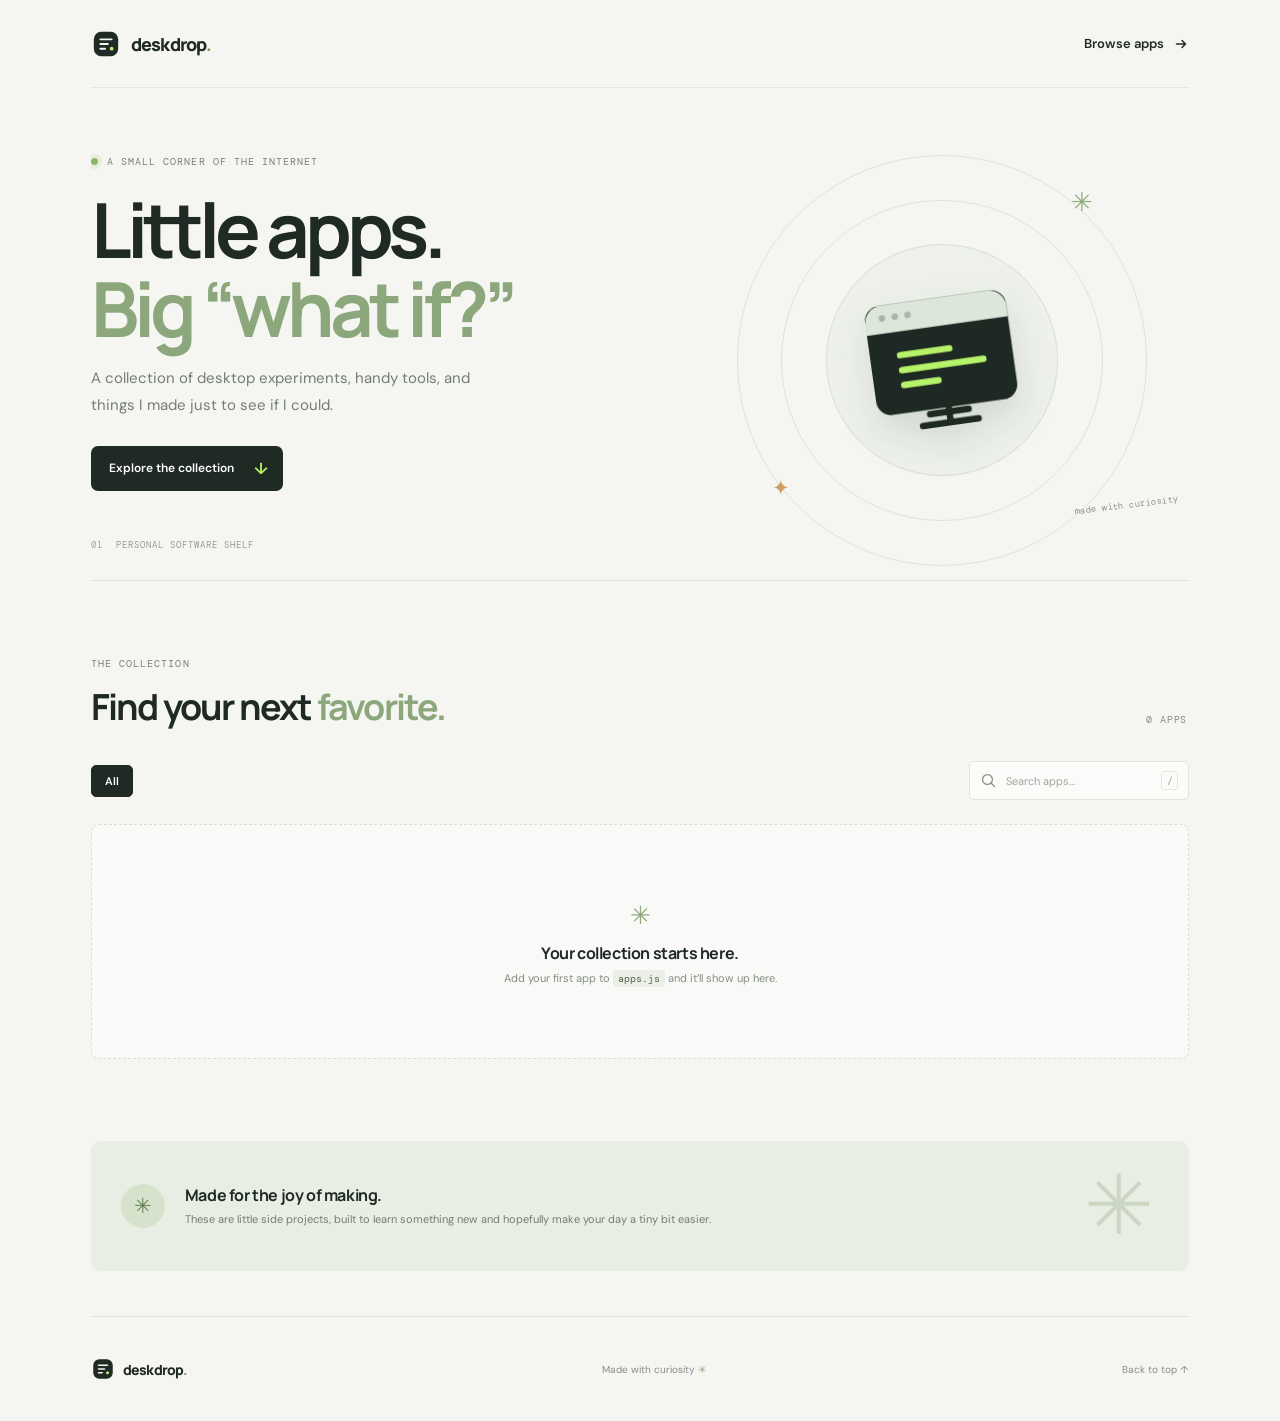
==== index.html @ 38574166 "initial commit" ====
<!doctype html>
<html lang="en">
  <head>
    <meta charset="utf-8">
    <meta name="viewport" content="width=device-width, initial-scale=1">
    <meta name="theme-color" content="#f5f6f2">
    <meta
      name="description"
      content="A home for small desktop apps, experiments, and useful little tools."
    >
    <title>Deskdrop — little apps, made by me</title>
    <link rel="preconnect" href="https://fonts.googleapis.com">
    <link rel="preconnect" href="https://fonts.gstatic.com" crossorigin>
    <link
      href="https://fonts.googleapis.com/css2?family=DM+Mono:wght@400;500&family=DM+Sans:wght@400;500;600;700&family=Manrope:wght@400;500;600;700;800&display=swap"
      rel="stylesheet"
    >
    <link rel="stylesheet" href="styles.css">
    <script src="apps.js" defer></script>
    <script src="script.js" defer></script>
  </head>
  <body id="top">
    <div class="site-shell">
      <header class="topbar">
        <a class="brand" href="./" aria-label="Deskdrop home">
          <span class="brand-mark" aria-hidden="true">
            <svg viewBox="0 0 32 32" fill="none">
              <rect x="3" y="3" width="26" height="26" rx="8" fill="currentColor"></rect>
              <path d="M10 11h12M10 16h8M10 21h5" stroke="#F5F6F2" stroke-width="2" stroke-linecap="round"></path>
              <circle cx="22" cy="21" r="2" fill="#B6F36A"></circle>
            </svg>
          </span>
          <span>deskdrop<span class="brand-period">.</span></span>
        </a>
        <a class="topbar-link" href="#apps">
          Browse apps
          <svg aria-hidden="true" viewBox="0 0 16 16" fill="none">
            <path d="M3.5 8h9m-3.5-3.5L12.5 8 9 11.5" stroke="currentColor" stroke-width="1.5" stroke-linecap="round" stroke-linejoin="round"></path>
          </svg>
        </a>
      </header>

      <main>
        <section class="hero" aria-labelledby="hero-title">
          <div class="hero-copy">
            <div class="eyebrow"><span class="status-dot"></span> A small corner of the internet</div>
            <h1 id="hero-title">Little apps.<br><span>Big “what if?”</span></h1>
            <p class="hero-description">
              A collection of desktop experiments, handy tools, and things I made just to see if I could.
            </p>
            <a class="hero-cta" href="#apps">
              Explore the collection
              <span aria-hidden="true">↓</span>
            </a>
          </div>
          <div class="hero-art" aria-hidden="true">
            <div class="orbit orbit-one"></div>
            <div class="orbit orbit-two"></div>
            <div class="orbit orbit-three"></div>
            <div class="orbit-center">
              <svg viewBox="0 0 92 92" fill="none">
                <rect x="13" y="17" width="66" height="51" rx="7" fill="#1E2924"></rect>
                <path d="M13 25a8 8 0 0 1 8-8h50a8 8 0 0 1 8 8v5H13v-5Z" fill="#DCE6DA"></path>
                <circle cx="21" cy="23" r="1.5" fill="#A8B6A9"></circle>
                <circle cx="27" cy="23" r="1.5" fill="#A8B6A9"></circle>
                <circle cx="33" cy="23" r="1.5" fill="#A8B6A9"></circle>
                <path d="M27 41h23M27 48h38M27 55h16" stroke="#B6F36A" stroke-width="3" stroke-linecap="round"></path>
                <path d="M37 70h18m-9-2v7m-13 0h26" stroke="#1E2924" stroke-width="3" stroke-linecap="round"></path>
              </svg>
            </div>
            <span class="art-spark spark-one">✳</span>
            <span class="art-spark spark-two">✦</span>
            <span class="art-label">made with curiosity</span>
          </div>
          <div class="hero-note"><span>01</span><span>PERSONAL SOFTWARE SHELF</span></div>
        </section>

        <section class="collection" id="apps" aria-labelledby="collection-title">
          <div class="section-heading">
            <div>
              <div class="eyebrow section-eyebrow">THE COLLECTION</div>
              <h2 id="collection-title">Find your next <span>favorite.</span></h2>
            </div>
            <p class="collection-count" id="app-count" aria-live="polite"></p>
          </div>

          <div class="toolbar">
            <div class="filters" id="filters" aria-label="Filter apps by platform"></div>
            <label class="search-box">
              <svg aria-hidden="true" viewBox="0 0 20 20" fill="none">
                <circle cx="8.8" cy="8.8" r="5.8" stroke="currentColor" stroke-width="1.5"></circle>
                <path d="m13 13 4 4" stroke="currentColor" stroke-width="1.5" stroke-linecap="round"></path>
              </svg>
              <span class="visually-hidden">Search apps</span>
              <input id="search" type="search" placeholder="Search apps..." autocomplete="off">
              <kbd>/</kbd>
            </label>
          </div>

          <div class="app-grid" id="app-grid" aria-live="polite"></div>
        </section>

        <section class="about-strip" aria-label="About this collection">
          <div class="about-icon" aria-hidden="true">✳</div>
          <div>
            <h2>Made for the joy of making.</h2>
            <p>These are little side projects, built to learn something new and hopefully make your day a tiny bit easier.</p>
          </div>
          <span class="about-decoration" aria-hidden="true">✳</span>
        </section>
      </main>

      <footer class="footer">
        <a class="brand footer-brand" href="./">
          <span class="brand-mark" aria-hidden="true">
            <svg viewBox="0 0 32 32" fill="none">
              <rect x="3" y="3" width="26" height="26" rx="8" fill="currentColor"></rect>
              <path d="M10 11h12M10 16h8M10 21h5" stroke="#F5F6F2" stroke-width="2" stroke-linecap="round"></path>
              <circle cx="22" cy="21" r="2" fill="#B6F36A"></circle>
            </svg>
          </span>
          <span>deskdrop<span class="brand-period">.</span></span>
        </a>
        <p>Made with curiosity <span aria-hidden="true">✳</span></p>
        <a class="back-to-top" href="#top">Back to top ↑</a>
      </footer>
    </div>
  </body>
</html>
---- styles.css ----
:root {
  color-scheme: light;
  --ink: #202a24;
  --muted: #788078;
  --paper: #f5f6f2;
  --card: #fff;
  --line: #e5e9e1;
  --green: #b6f36a;
  --deep-green: #314735;
  --mono: "DM Mono", monospace;
  --sans: "DM Sans", sans-serif;
  --display: "Manrope", sans-serif;
}

* {
  box-sizing: border-box;
}

html {
  scroll-behavior: smooth;
}

body {
  margin: 0;
  background: var(--paper);
  color: var(--ink);
  font-family: var(--sans);
  -webkit-font-smoothing: antialiased;
}

a {
  color: inherit;
  text-decoration: none;
}

button,
input {
  font: inherit;
}

.site-shell {
  max-width: 1440px;
  margin: 0 auto;
  padding: 0 7.1%;
}

.topbar {
  height: 88px;
  display: flex;
  align-items: center;
  justify-content: space-between;
  border-bottom: 1px solid rgba(32, 42, 36, 0.08);
}

.brand {
  display: inline-flex;
  align-items: center;
  gap: 10px;
  font-family: var(--display);
  font-size: 18px;
  font-weight: 800;
  letter-spacing: -0.8px;
}

.brand-mark {
  width: 30px;
  height: 30px;
  color: var(--ink);
}

.brand-mark svg {
  display: block;
  width: 100%;
  height: 100%;
}

.brand-period {
  color: #789a56;
}

.topbar-link {
  display: inline-flex;
  align-items: center;
  gap: 9px;
  font-size: 13px;
  font-weight: 600;
  transition: color 160ms ease;
}

.topbar-link:hover,
.back-to-top:hover {
  color: #668747;
}

.topbar-link svg {
  width: 16px;
  height: 16px;
}

.hero {
  position: relative;
  min-height: 492px;
  display: flex;
  align-items: center;
  overflow: hidden;
}

.hero-copy {
  position: relative;
  z-index: 1;
  width: 55%;
  padding: 54px 0 76px;
}

.eyebrow {
  display: flex;
  align-items: center;
  gap: 9px;
  color: #778077;
  font-family: var(--mono);
  font-size: 10px;
  letter-spacing: 1.05px;
  text-transform: uppercase;
}

.status-dot {
  width: 7px;
  height: 7px;
  border-radius: 50%;
  background: #8eb866;
  box-shadow: 0 0 0 4px rgba(142, 184, 102, 0.13);
}

h1,
h2,
h3,
p {
  margin-top: 0;
}

.hero h1 {
  margin: 22px 0 17px;
  font-family: var(--display);
  font-size: clamp(48px, 6vw, 76px);
  font-weight: 700;
  letter-spacing: -5px;
  line-height: 1.04;
}

.hero h1 span {
  color: #8da77d;
}

.hero-description {
  max-width: 405px;
  margin-bottom: 28px;
  color: #747d74;
  font-size: 15px;
  line-height: 1.75;
}

.hero-cta {
  display: inline-flex;
  align-items: center;
  gap: 20px;
  padding: 12px 15px 12px 18px;
  border-radius: 7px;
  background: var(--ink);
  color: white;
  font-size: 12px;
  font-weight: 600;
  transition: transform 160ms ease, background 160ms ease;
}

.hero-cta:hover {
  transform: translateY(-2px);
  background: #38453b;
}

.hero-cta span {
  color: var(--green);
  font-size: 16px;
}

.hero-art {
  position: absolute;
  top: 36px;
  right: 1%;
  width: min(43%, 475px);
  aspect-ratio: 1;
  display: grid;
  place-items: center;
}

.orbit {
  position: absolute;
  border: 1px solid rgba(125, 151, 113, 0.2);
  border-radius: 50%;
}

.orbit-one {
  width: 87%;
  height: 87%;
}

.orbit-two {
  width: 68%;
  height: 68%;
}

.orbit-three {
  width: 49%;
  height: 49%;
  background: rgba(229, 236, 223, 0.45);
}

.orbit-center {
  position: relative;
  z-index: 1;
  width: 42%;
  filter: drop-shadow(0 18px 18px rgba(34, 48, 36, 0.13));
  transform: rotate(-8deg);
}

.orbit-center svg {
  display: block;
  width: 100%;
}

.art-spark {
  position: absolute;
  color: #91ad7d;
}

.spark-one {
  top: 13%;
  right: 18%;
  font-size: 26px;
}

.spark-two {
  bottom: 20%;
  left: 14%;
  color: #d09c63;
  font-size: 21px;
}

.art-label {
  position: absolute;
  right: 0;
  bottom: 18%;
  color: #8b9388;
  font-family: var(--mono);
  font-size: 9px;
  letter-spacing: 0.5px;
  transform: rotate(-7deg);
}

.hero-note {
  position: absolute;
  right: 0;
  bottom: 29px;
  left: 0;
  display: flex;
  gap: 13px;
  color: #959b92;
  font-family: var(--mono);
  font-size: 9px;
  letter-spacing: 1px;
}

.hero-note span:first-child {
  color: #9bad8c;
}

.collection {
  padding: 76px 0 82px;
  border-top: 1px solid rgba(32, 42, 36, 0.09);
}

.section-heading {
  display: flex;
  align-items: flex-end;
  justify-content: space-between;
  margin-bottom: 30px;
}

.section-eyebrow {
  margin-bottom: 12px;
}

.section-heading h2 {
  margin: 0;
  font-family: var(--display);
  font-size: clamp(27px, 3vw, 36px);
  font-weight: 700;
  letter-spacing: -1.8px;
}

.section-heading h2 span {
  color: #8da77d;
}

.collection-count {
  margin: 0 2px 5px 0;
  color: #828a81;
  font-family: var(--mono);
  font-size: 10px;
  letter-spacing: 0.8px;
}

.toolbar {
  display: flex;
  align-items: center;
  justify-content: space-between;
  gap: 20px;
  margin-bottom: 24px;
}

.filters {
  display: flex;
  flex-wrap: wrap;
  gap: 7px;
}

.filter-button {
  padding: 8px 13px;
  border: 1px solid transparent;
  border-radius: 5px;
  background: transparent;
  color: #798078;
  cursor: pointer;
  font-size: 11px;
  font-weight: 600;
  transition: background 150ms ease, color 150ms ease, border-color 150ms ease;
}

.filter-button:hover {
  color: var(--ink);
}

.filter-button.is-active {
  border-color: var(--ink);
  background: var(--ink);
  color: white;
}

.search-box {
  width: 220px;
  min-width: 180px;
  height: 39px;
  display: flex;
  align-items: center;
  gap: 9px;
  padding: 0 10px;
  border: 1px solid #e0e5dc;
  border-radius: 5px;
  background: rgba(255, 255, 255, 0.62);
  color: #899187;
}

.search-box:focus-within {
  border-color: #a9bb9b;
  box-shadow: 0 0 0 3px rgba(142, 184, 102, 0.1);
}

.search-box svg {
  width: 17px;
  height: 17px;
  flex: 0 0 auto;
}

.search-box input {
  width: 100%;
  min-width: 0;
  padding: 0;
  border: 0;
  outline: 0;
  background: transparent;
  color: var(--ink);
  font-size: 11px;
}

.search-box input::placeholder {
  color: #a0a69f;
}

.search-box kbd {
  display: grid;
  width: 17px;
  height: 19px;
  flex: 0 0 auto;
  place-items: center;
  border: 1px solid #e3e7e0;
  border-radius: 3px;
  color: #9aa197;
  font-family: var(--mono);
  font-size: 10px;
}

.app-grid {
  display: grid;
  grid-template-columns: repeat(3, minmax(0, 1fr));
  gap: 16px;
}

.app-card {
  min-height: 242px;
  display: flex;
  flex-direction: column;
  padding: 19px 19px 16px;
  border: 1px solid #e8ebe5;
  border-radius: 8px;
  background: var(--card);
  transition: transform 180ms ease, box-shadow 180ms ease, border-color 180ms ease;
}

.app-card:hover {
  transform: translateY(-3px);
  border-color: #d9e1d2;
  box-shadow: 0 12px 28px rgba(39, 54, 40, 0.06);
}

.card-topline {
  display: flex;
  align-items: flex-start;
  justify-content: space-between;
}

.app-icon {
  width: 44px;
  height: 44px;
  display: grid;
  place-items: center;
  border-radius: 12px;
  background: var(--icon-bg);
  color: #364c3a;
  font-size: 23px;
}

.app-status {
  display: inline-flex;
  align-items: center;
  gap: 6px;
  padding: 5px 8px;
  border-radius: 20px;
  background: #f1f6eb;
  color: #708b5d;
  font-family: var(--mono);
  font-size: 9px;
}

.app-status span {
  width: 5px;
  height: 5px;
  border-radius: 50%;
  background: #93b46f;
}

.app-status.status-progress {
  background: #fbf3e7;
  color: #aa8755;
}

.app-status.status-progress span {
  background: #d7a75f;
}

.card-content {
  flex: 1;
  padding-top: 15px;
}

.app-meta {
  display: flex;
  align-items: center;
  gap: 7px;
  margin-bottom: 6px;
  color: #929990;
  font-family: var(--mono);
  font-size: 9px;
}

.meta-divider {
  color: #c1c7bf;
}

.card-content h3 {
  margin-bottom: 6px;
  font-family: var(--display);
  font-size: 17px;
  font-weight: 700;
  letter-spacing: -0.4px;
}

.card-content p {
  margin-bottom: 13px;
  color: #828a81;
  font-size: 11px;
  line-height: 1.65;
}

.card-bottom {
  display: flex;
  align-items: center;
  justify-content: space-between;
  padding-top: 12px;
  border-top: 1px solid #eff1ed;
}

.app-category {
  padding: 5px 7px;
  border-radius: 4px;
  background: #f5f6f3;
  color: #848b83;
  font-size: 9px;
  font-weight: 600;
}

.download-link {
  display: inline-flex;
  align-items: center;
  gap: 6px;
  color: #465b3e;
  font-size: 10px;
  font-weight: 700;
  transition: color 150ms ease;
}

.download-link:hover {
  color: #789d55;
}

.download-link svg {
  width: 15px;
  height: 15px;
}

.download-link.link-disabled {
  color: #adb3ab;
  cursor: default;
}

.empty-state {
  grid-column: 1 / -1;
  min-height: 235px;
  display: flex;
  flex-direction: column;
  align-items: center;
  justify-content: center;
  border: 1px dashed #d8dfd3;
  border-radius: 8px;
  background: rgba(255, 255, 255, 0.45);
  text-align: center;
}

.empty-state > span {
  margin-bottom: 10px;
  color: #91a77e;
  font-size: 25px;
}

.empty-state h3 {
  margin-bottom: 7px;
  font-family: var(--display);
  font-size: 16px;
  letter-spacing: -0.4px;
}

.empty-state p {
  margin-bottom: 0;
  color: #858d83;
  font-size: 11px;
}

.empty-state code {
  padding: 2px 5px;
  border-radius: 3px;
  background: #ebefe8;
  color: #506447;
  font-family: var(--mono);
  font-size: 10px;
}

.about-strip {
  position: relative;
  min-height: 130px;
  display: flex;
  align-items: center;
  gap: 20px;
  overflow: hidden;
  padding: 25px 30px;
  border-radius: 9px;
  background: #e9eee4;
}

.about-icon {
  width: 44px;
  height: 44px;
  display: grid;
  flex: 0 0 auto;
  place-items: center;
  border-radius: 50%;
  background: #d6e2cb;
  color: #668252;
  font-size: 21px;
}

.about-strip h2 {
  margin-bottom: 5px;
  font-family: var(--display);
  font-size: 16px;
  letter-spacing: -0.4px;
}

.about-strip p {
  max-width: 530px;
  margin-bottom: 0;
  color: #727d70;
  font-size: 11px;
  line-height: 1.6;
}

.about-decoration {
  position: absolute;
  right: 35px;
  color: rgba(131, 158, 112, 0.28);
  font-size: 83px;
}

.footer {
  min-height: 105px;
  display: flex;
  align-items: center;
  justify-content: space-between;
  margin-top: 45px;
  border-top: 1px solid rgba(32, 42, 36, 0.09);
}

.footer-brand {
  gap: 8px;
  font-size: 14px;
}

.footer-brand .brand-mark {
  width: 24px;
  height: 24px;
}

.footer p,
.back-to-top {
  margin: 0;
  color: #858c83;
  font-size: 10px;
}

.footer p span {
  color: #8da77d;
}

.back-to-top {
  transition: color 160ms ease;
}

.visually-hidden {
  position: absolute;
  width: 1px;
  height: 1px;
  overflow: hidden;
  clip: rect(0, 0, 0, 0);
  white-space: nowrap;
  clip-path: inset(50%);
}

@media (max-width: 900px) {
  .site-shell {
    padding: 0 5%;
  }

  .hero {
    min-height: 420px;
  }

  .hero-copy {
    width: 59%;
  }

  .hero-art {
    right: -4%;
    width: 44%;
  }

  .app-grid {
    grid-template-columns: repeat(2, minmax(0, 1fr));
  }
}

@media (max-width: 620px) {
  .site-shell {
    padding: 0 22px;
  }

  .topbar {
    height: 70px;
  }

  .hero {
    min-height: 0;
    display: block;
    padding: 52px 0 45px;
  }

  .hero-copy {
    width: 100%;
    padding: 0;
  }

  .hero h1 {
    margin-top: 20px;
    font-size: clamp(49px, 13vw, 68px);
    letter-spacing: -3.7px;
  }

  .hero-description {
    max-width: 340px;
    font-size: 14px;
  }

  .hero-art {
    position: relative;
    top: auto;
    right: auto;
    width: min(76%, 315px);
    margin: 8px auto -3px;
  }

  .art-label {
    right: -9%;
  }

  .hero-note {
    bottom: 13px;
  }

  .collection {
    padding: 58px 0 60px;
  }

  .section-heading {
    align-items: flex-start;
    gap: 10px;
    margin-bottom: 22px;
  }

  .section-heading h2 {
    max-width: 255px;
    font-size: 29px;
  }

  .collection-count {
    margin-top: 22px;
    font-size: 9px;
  }

  .toolbar {
    align-items: stretch;
    flex-direction: column-reverse;
    gap: 11px;
    margin-bottom: 18px;
  }

  .search-box {
    width: 100%;
  }

  .filters {
    gap: 2px;
  }

  .filter-button {
    padding: 8px 10px;
  }

  .app-grid {
    grid-template-columns: 1fr;
    gap: 11px;
  }

  .app-card {
    min-height: 228px;
  }

  .about-strip {
    align-items: flex-start;
    gap: 13px;
    padding: 22px 18px;
  }

  .about-icon {
    width: 36px;
    height: 36px;
    font-size: 18px;
  }

  .about-strip h2 {
    font-size: 14px;
  }

  .about-decoration {
    right: -18px;
    bottom: -28px;
    font-size: 65px;
  }

  .footer {
    min-height: 94px;
    margin-top: 30px;
  }

  .footer p {
    display: none;
  }
}

@media (prefers-reduced-motion: reduce) {
  *,
  *::before,
  *::after {
    scroll-behavior: auto !important;
    transition-duration: 0.01ms !important;
    animation-duration: 0.01ms !important;
    animation-iteration-count: 1 !important;
  }
}
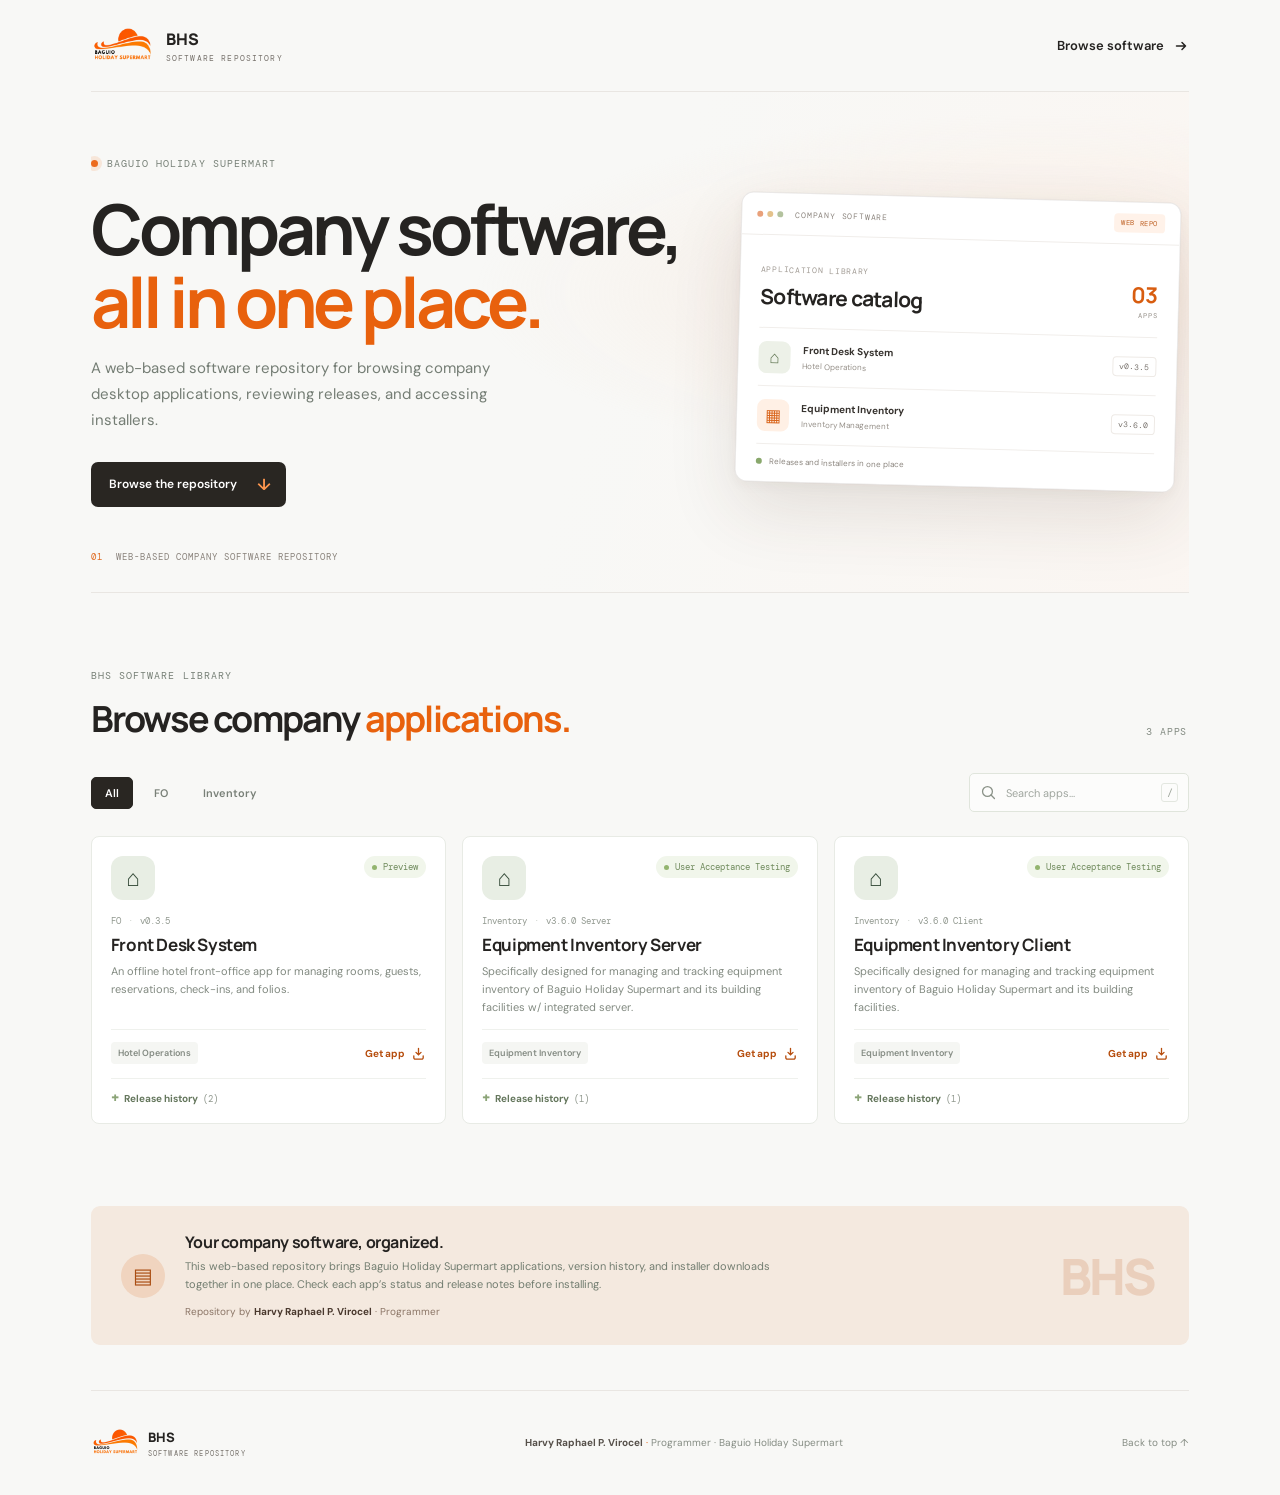
==== commit 1d02bfeb: "rebranding and added password for logging in" ====
--- a/index.html
+++ b/index.html
@@ -3,12 +3,12 @@
   <head>
     <meta charset="utf-8">
     <meta name="viewport" content="width=device-width, initial-scale=1">
-    <meta name="theme-color" content="#f5f6f2">
+    <meta name="theme-color" content="#f8f8f6">
     <meta
       name="description"
-      content="A home for small desktop apps, experiments, and useful little tools."
+      content="The Baguio Holiday Supermart web-based software repository. Browse desktop applications, releases, and installers."
     >
-    <title>Deskdrop — little apps, made by me</title>
+    <title>Software Repository — Baguio Holiday Supermart</title>
     <link rel="preconnect" href="https://fonts.googleapis.com">
     <link rel="preconnect" href="https://fonts.gstatic.com" crossorigin>
     <link
@@ -22,18 +22,15 @@
   <body id="top">
     <div class="site-shell">
       <header class="topbar">
-        <a class="brand" href="./" aria-label="Deskdrop home">
-          <span class="brand-mark" aria-hidden="true">
-            <svg viewBox="0 0 32 32" fill="none">
-              <rect x="3" y="3" width="26" height="26" rx="8" fill="currentColor"></rect>
-              <path d="M10 11h12M10 16h8M10 21h5" stroke="#F5F6F2" stroke-width="2" stroke-linecap="round"></path>
-              <circle cx="22" cy="21" r="2" fill="#B6F36A"></circle>
-            </svg>
+        <a class="brand" href="./" aria-label="Baguio Holiday Supermart Software Repository home">
+          <img class="brand-logo" src="./assets/bhs-logo.png" alt="Baguio Holiday Supermart">
+          <span class="brand-copy">
+            <strong>BHS</strong>
+            <span>SOFTWARE REPOSITORY</span>
           </span>
-          <span>deskdrop<span class="brand-period">.</span></span>
         </a>
         <a class="topbar-link" href="#apps">
-          Browse apps
+          Browse software
           <svg aria-hidden="true" viewBox="0 0 16 16" fill="none">
             <path d="M3.5 8h9m-3.5-3.5L12.5 8 9 11.5" stroke="currentColor" stroke-width="1.5" stroke-linecap="round" stroke-linejoin="round"></path>
           </svg>
@@ -43,49 +40,59 @@
       <main>
         <section class="hero" aria-labelledby="hero-title">
           <div class="hero-copy">
-            <div class="eyebrow"><span class="status-dot"></span> A small corner of the internet</div>
-            <h1 id="hero-title">Little apps.<br><span>Big “what if?”</span></h1>
+            <div class="eyebrow"><span class="status-dot"></span> BAGUIO HOLIDAY SUPERMART</div>
+            <h1 id="hero-title">Company software,<br><span>all in one place.</span></h1>
             <p class="hero-description">
-              A collection of desktop experiments, handy tools, and things I made just to see if I could.
+              A web-based software repository for browsing company desktop applications, reviewing releases, and accessing installers.
             </p>
             <a class="hero-cta" href="#apps">
-              Explore the collection
+              Browse the repository
               <span aria-hidden="true">↓</span>
             </a>
           </div>
-          <div class="hero-art" aria-hidden="true">
-            <div class="orbit orbit-one"></div>
-            <div class="orbit orbit-two"></div>
-            <div class="orbit orbit-three"></div>
-            <div class="orbit-center">
-              <svg viewBox="0 0 92 92" fill="none">
-                <rect x="13" y="17" width="66" height="51" rx="7" fill="#1E2924"></rect>
-                <path d="M13 25a8 8 0 0 1 8-8h50a8 8 0 0 1 8 8v5H13v-5Z" fill="#DCE6DA"></path>
-                <circle cx="21" cy="23" r="1.5" fill="#A8B6A9"></circle>
-                <circle cx="27" cy="23" r="1.5" fill="#A8B6A9"></circle>
-                <circle cx="33" cy="23" r="1.5" fill="#A8B6A9"></circle>
-                <path d="M27 41h23M27 48h38M27 55h16" stroke="#B6F36A" stroke-width="3" stroke-linecap="round"></path>
-                <path d="M37 70h18m-9-2v7m-13 0h26" stroke="#1E2924" stroke-width="3" stroke-linecap="round"></path>
-              </svg>
+          <div class="repository-visual" aria-label="Company software repository preview">
+            <div class="repository-window">
+              <div class="repository-window-bar">
+                <span class="window-dots" aria-hidden="true"><i></i><i></i><i></i></span>
+                <span>COMPANY SOFTWARE</span>
+                <span class="repository-lock" aria-label="Web-based repository">WEB REPO</span>
+              </div>
+              <div class="repository-window-body">
+                <div class="repository-window-heading">
+                  <div>
+                    <span class="window-kicker">APPLICATION LIBRARY</span>
+                    <h2>Software catalog</h2>
+                  </div>
+                  <span class="library-count"><strong id="hero-app-count">03</strong><small>APPS</small></span>
+                </div>
+                <div class="repository-app-row">
+                  <span class="repository-app-icon">⌂</span>
+                  <span><strong>Front Desk System</strong><small>Hotel Operations</small></span>
+                  <span class="repository-version">v0.3.5</span>
+                </div>
+                <div class="repository-app-row">
+                  <span class="repository-app-icon orange-icon">▦</span>
+                  <span><strong>Equipment Inventory</strong><small>Inventory Management</small></span>
+                  <span class="repository-version">v3.6.0</span>
+                </div>
+                <div class="repository-window-foot"><span></span> Releases and installers in one place</div>
+              </div>
             </div>
-            <span class="art-spark spark-one">✳</span>
-            <span class="art-spark spark-two">✦</span>
-            <span class="art-label">made with curiosity</span>
           </div>
-          <div class="hero-note"><span>01</span><span>PERSONAL SOFTWARE SHELF</span></div>
+          <div class="hero-note"><span>01</span><span>WEB-BASED COMPANY SOFTWARE REPOSITORY</span></div>
         </section>
 
         <section class="collection" id="apps" aria-labelledby="collection-title">
           <div class="section-heading">
             <div>
-              <div class="eyebrow section-eyebrow">THE COLLECTION</div>
-              <h2 id="collection-title">Find your next <span>favorite.</span></h2>
+              <div class="eyebrow section-eyebrow">BHS SOFTWARE LIBRARY</div>
+              <h2 id="collection-title">Browse company <span>applications.</span></h2>
             </div>
             <p class="collection-count" id="app-count" aria-live="polite"></p>
           </div>
 
           <div class="toolbar">
-            <div class="filters" id="filters" aria-label="Filter apps by platform"></div>
+              <div class="filters" id="filters" aria-label="Filter apps by category"></div>
             <label class="search-box">
               <svg aria-hidden="true" viewBox="0 0 20 20" fill="none">
                 <circle cx="8.8" cy="8.8" r="5.8" stroke="currentColor" stroke-width="1.5"></circle>
@@ -100,28 +107,26 @@
           <div class="app-grid" id="app-grid" aria-live="polite"></div>
         </section>
 
-        <section class="about-strip" aria-label="About this collection">
-          <div class="about-icon" aria-hidden="true">✳</div>
+        <section class="about-strip" aria-label="About the software repository">
+          <div class="about-icon" aria-hidden="true">▤</div>
           <div>
-            <h2>Made for the joy of making.</h2>
-            <p>These are little side projects, built to learn something new and hopefully make your day a tiny bit easier.</p>
+            <h2>Your company software, organized.</h2>
+            <p>This web-based repository brings Baguio Holiday Supermart applications, version history, and installer downloads together in one place. Check each app’s status and release notes before installing.</p>
+            <p class="maintainer-credit">Repository by <strong>Harvy Raphael P. Virocel</strong> · Programmer</p>
           </div>
-          <span class="about-decoration" aria-hidden="true">✳</span>
+          <span class="about-decoration" aria-hidden="true">BHS</span>
         </section>
       </main>
 
       <footer class="footer">
-        <a class="brand footer-brand" href="./">
-          <span class="brand-mark" aria-hidden="true">
-            <svg viewBox="0 0 32 32" fill="none">
-              <rect x="3" y="3" width="26" height="26" rx="8" fill="currentColor"></rect>
-              <path d="M10 11h12M10 16h8M10 21h5" stroke="#F5F6F2" stroke-width="2" stroke-linecap="round"></path>
-              <circle cx="22" cy="21" r="2" fill="#B6F36A"></circle>
-            </svg>
+        <a class="brand footer-brand" href="./" aria-label="Baguio Holiday Supermart Software Repository home">
+          <img class="brand-logo" src="./assets/bhs-logo.png" alt="Baguio Holiday Supermart">
+          <span class="brand-copy">
+            <strong>BHS</strong>
+            <span>SOFTWARE REPOSITORY</span>
           </span>
-          <span>deskdrop<span class="brand-period">.</span></span>
         </a>
-        <p>Made with curiosity <span aria-hidden="true">✳</span></p>
+        <p><strong>Harvy Raphael P. Virocel</strong> <span aria-hidden="true">·</span> Programmer · Baguio Holiday Supermart</p>
         <a class="back-to-top" href="#top">Back to top ↑</a>
       </footer>
     </div>
--- a/styles.css
+++ b/styles.css
@@ -415,6 +415,112 @@
   transition: transform 180ms ease, box-shadow 180ms ease, border-color 180ms ease;
 }
 
+.release-history {
+  margin-top: 14px;
+  padding-top: 11px;
+  border-top: 1px solid #eff1ed;
+}
+
+.release-history summary {
+  display: flex;
+  width: fit-content;
+  align-items: center;
+  gap: 5px;
+  color: #65775d;
+  cursor: pointer;
+  font-size: 10px;
+  font-weight: 700;
+  list-style: none;
+}
+
+.release-history summary::-webkit-details-marker {
+  display: none;
+}
+
+.release-history summary::before {
+  content: "+";
+  color: #8ba477;
+  font-family: var(--mono);
+  font-size: 13px;
+}
+
+.release-history[open] summary::before {
+  content: "−";
+}
+
+.release-history summary span {
+  color: #90988e;
+  font-family: var(--mono);
+  font-size: 9px;
+  font-weight: 400;
+}
+
+.release-history ol {
+  display: grid;
+  gap: 0;
+  margin: 7px 0 0;
+  padding: 0;
+  list-style: none;
+}
+
+.release-entry {
+  padding: 10px 0;
+  border-top: 1px solid #f0f2ee;
+}
+
+.release-heading {
+  display: flex;
+  align-items: center;
+  gap: 8px;
+  color: #465244;
+  font-family: var(--mono);
+  font-size: 10px;
+}
+
+.release-heading time {
+  margin-left: auto;
+  color: #929990;
+  font-size: 9px;
+}
+
+.latest-badge {
+  padding: 3px 5px;
+  border-radius: 3px;
+  background: #eef5e8;
+  color: #6f8d59;
+  font-size: 8px;
+}
+
+.release-notes {
+  display: grid;
+  gap: 4px;
+  margin: 7px 0 0;
+  padding-left: 14px;
+  color: #828a81;
+  font-size: 10px;
+  line-height: 1.5;
+}
+
+.release-download,
+.release-unavailable {
+  display: inline-block;
+  margin-top: 7px;
+  font-size: 9px;
+  font-weight: 700;
+}
+
+.release-download {
+  color: #536b46;
+}
+
+.release-download:hover {
+  color: #789d55;
+}
+
+.release-unavailable {
+  color: #a3aaa1;
+}
+
 .app-card:hover {
   transform: translateY(-3px);
   border-color: #d9e1d2;
@@ -832,3 +938,771 @@
     animation-iteration-count: 1 !important;
   }
 }
+
+:root {
+  --ink: #252321;
+  --muted: #77736e;
+  --paper: #f8f8f6;
+  --line: #e8e5e1;
+  --green: #f36b16;
+  --deep-green: #d9580b;
+}
+
+.topbar {
+  height: 92px;
+  border-color: #e9e6e2;
+}
+
+.brand {
+  gap: 13px;
+}
+
+.brand-logo {
+  width: 62px;
+  height: 62px;
+  flex: 0 0 auto;
+  object-fit: contain;
+}
+
+.brand-copy {
+  display: grid;
+  gap: 3px;
+}
+
+.brand-copy strong {
+  font-family: var(--display);
+  font-size: 16px;
+  font-weight: 800;
+  letter-spacing: 0.2px;
+}
+
+.brand-copy > span {
+  color: #78736d;
+  font-family: var(--mono);
+  font-size: 8px;
+  font-weight: 400;
+  letter-spacing: 1.15px;
+}
+
+.brand-period,
+.hero h1 span,
+.section-heading h2 span {
+  color: #e8610d;
+}
+
+.topbar-link:hover,
+.back-to-top:hover {
+  color: #dc5c0c;
+}
+
+.hero {
+  min-height: 500px;
+  background:
+    radial-gradient(ellipse at 86% 40%, rgba(246, 222, 205, 0.45), transparent 42%),
+    linear-gradient(110deg, transparent 48%, rgba(252, 245, 240, 0.7));
+}
+
+.hero-copy {
+  width: 56%;
+  padding: 58px 0 78px;
+}
+
+.status-dot {
+  background: #ec6a1c;
+  box-shadow: 0 0 0 4px rgba(236, 106, 28, 0.13);
+}
+
+.hero h1 {
+  font-size: clamp(46px, 5.7vw, 70px);
+  letter-spacing: -4px;
+}
+
+.hero-description {
+  max-width: 430px;
+}
+
+.hero-cta {
+  background: #292622;
+}
+
+.hero-cta:hover {
+  background: #4b382c;
+}
+
+.hero-cta span {
+  color: #ff974f;
+}
+
+.repository-visual {
+  position: absolute;
+  top: 50%;
+  right: 1%;
+  width: 41%;
+  max-width: 440px;
+  transform: translateY(-50%);
+}
+
+.repository-window {
+  overflow: hidden;
+  border: 1px solid rgba(62, 50, 41, 0.11);
+  border-radius: 12px;
+  background: #fff;
+  box-shadow: 0 28px 70px rgba(72, 47, 30, 0.12), 0 4px 12px rgba(72, 47, 30, 0.04);
+  transform: rotate(1.5deg);
+}
+
+.repository-window-bar {
+  min-height: 42px;
+  display: flex;
+  align-items: center;
+  gap: 12px;
+  padding: 0 15px;
+  border-bottom: 1px solid #f0edea;
+  color: #8c857e;
+  font-family: var(--mono);
+  font-size: 8px;
+  letter-spacing: 0.8px;
+}
+
+.window-dots {
+  display: flex;
+  gap: 4px;
+}
+
+.window-dots i {
+  width: 6px;
+  height: 6px;
+  border-radius: 50%;
+  background: #e9a17b;
+}
+
+.window-dots i:nth-child(2) {
+  background: #e4c28c;
+}
+
+.window-dots i:nth-child(3) {
+  background: #b3c29e;
+}
+
+.repository-lock {
+  margin-left: auto;
+  padding: 5px 7px;
+  border-radius: 4px;
+  background: #fff2e9;
+  color: #bb5a1b;
+  font-size: 7px;
+  letter-spacing: 0.6px;
+}
+
+.repository-window-body {
+  padding: 21px 20px 15px;
+}
+
+.repository-window-heading {
+  display: flex;
+  align-items: flex-end;
+  justify-content: space-between;
+  margin-bottom: 17px;
+}
+
+.window-kicker {
+  color: #a09a93;
+  font-family: var(--mono);
+  font-size: 8px;
+  letter-spacing: 0.7px;
+}
+
+.repository-window-heading h2 {
+  margin: 5px 0 0;
+  font-family: var(--display);
+  font-size: 21px;
+  letter-spacing: -0.7px;
+}
+
+.library-count {
+  display: grid;
+  justify-items: end;
+  gap: 1px;
+  color: #d85d10;
+}
+
+.library-count strong {
+  font-family: var(--display);
+  font-size: 22px;
+}
+
+.library-count small {
+  color: #969089;
+  font-family: var(--mono);
+  font-size: 7px;
+  letter-spacing: 0.8px;
+}
+
+.repository-app-row {
+  min-height: 58px;
+  display: grid;
+  grid-template-columns: 34px minmax(0, 1fr) auto;
+  align-items: center;
+  gap: 10px;
+  border-top: 1px solid #f1eeeb;
+}
+
+.repository-app-icon {
+  width: 32px;
+  height: 32px;
+  display: grid;
+  place-items: center;
+  border-radius: 8px;
+  background: #edf1e8;
+  color: #5e7450;
+  font-size: 17px;
+}
+
+.repository-app-icon.orange-icon {
+  background: #fff0e5;
+  color: #d96319;
+}
+
+.repository-app-row > span:nth-child(2) {
+  display: grid;
+  gap: 4px;
+  min-width: 0;
+}
+
+.repository-app-row strong {
+  overflow: hidden;
+  color: #37332f;
+  font-size: 10px;
+  text-overflow: ellipsis;
+  white-space: nowrap;
+}
+
+.repository-app-row small {
+  color: #969089;
+  font-size: 8px;
+}
+
+.repository-version {
+  padding: 4px 6px;
+  border: 1px solid #eeeae6;
+  border-radius: 4px;
+  color: #79736d;
+  font-family: var(--mono);
+  font-size: 8px;
+}
+
+.repository-window-foot {
+  display: flex;
+  align-items: center;
+  gap: 7px;
+  padding-top: 12px;
+  border-top: 1px solid #f1eeeb;
+  color: #8b857e;
+  font-size: 8px;
+}
+
+.repository-window-foot span {
+  width: 6px;
+  height: 6px;
+  border-radius: 50%;
+  background: #89a86c;
+}
+
+.hero-note {
+  color: #89827b;
+}
+
+.hero-note span:first-child {
+  color: #df681d;
+}
+
+.collection {
+  border-color: #e9e6e2;
+}
+
+.section-heading h2 span {
+  color: #e8610d;
+}
+
+.filter-button.is-active {
+  border-color: #292622;
+  background: #292622;
+}
+
+.filter-button:focus-visible,
+.download-link:focus-visible,
+.release-history summary:focus-visible,
+.search-box:focus-within {
+  outline-color: #ed8a4d;
+}
+
+.app-card:hover {
+  border-color: #ead2c2;
+  box-shadow: 0 12px 28px rgba(90, 58, 36, 0.08);
+}
+
+.download-link,
+.release-download {
+  color: #b64d0d;
+}
+
+.download-link:hover,
+.release-download:hover {
+  color: #e46a1d;
+}
+
+.app-status {
+  background: #f1f6eb;
+  color: #708b5d;
+}
+
+.app-status.status-progress {
+  background: #fff2e8;
+  color: #b65a20;
+}
+
+.app-status.status-progress span {
+  background: #e2813d;
+}
+
+.about-strip {
+  background: #f4e9df;
+}
+
+.about-icon {
+  background: #f0d4bf;
+  color: #a94d13;
+}
+
+.about-strip p {
+  max-width: 610px;
+}
+
+.about-strip .maintainer-credit {
+  margin-top: 10px;
+  color: #8b7566;
+  font-size: 10px;
+}
+
+.maintainer-credit strong {
+  color: #49382d;
+  font-weight: 700;
+}
+
+.about-decoration {
+  color: rgba(196, 104, 48, 0.2);
+  font-family: var(--display);
+  font-size: 50px;
+  font-weight: 800;
+  letter-spacing: -3px;
+}
+
+.footer {
+  border-color: #e9e6e2;
+}
+
+.footer-brand {
+  gap: 9px;
+}
+
+.footer-brand .brand-logo {
+  width: 48px;
+  height: 48px;
+}
+
+.footer-brand .brand-copy strong {
+  font-size: 13px;
+}
+
+.footer-brand .brand-copy > span {
+  font-size: 7px;
+}
+
+.footer p strong {
+  color: #56504a;
+  font-weight: 700;
+}
+
+.footer p span {
+  color: #e8610d;
+}
+
+.reminder-icon {
+  background: #fff0e5;
+  color: #b65315;
+}
+
+.reminder-card h1 span {
+  color: #e8610d;
+}
+
+.download-now {
+  background: #292622;
+}
+
+.download-now:hover {
+  background: #4b382c;
+}
+
+.download-now svg {
+  color: #ff974f;
+}
+
+.return-link:hover {
+  color: #bd5311;
+}
+
+@media (max-width: 900px) {
+  .hero {
+    min-height: 450px;
+  }
+
+  .hero-copy {
+    width: 56%;
+  }
+
+  .repository-visual {
+    right: -1%;
+    width: 42%;
+  }
+}
+
+@media (max-width: 620px) {
+  .topbar {
+    height: 76px;
+  }
+
+  .brand {
+    gap: 9px;
+  }
+
+  .brand-logo {
+    width: 48px;
+    height: 48px;
+  }
+
+  .brand-copy strong {
+    font-size: 14px;
+  }
+
+  .brand-copy > span {
+    font-size: 7px;
+  }
+
+  .topbar-link {
+    gap: 5px;
+    font-size: 11px;
+  }
+
+  .hero {
+    display: block;
+    min-height: 0;
+    padding: 42px 0 57px;
+    overflow: visible;
+  }
+
+  .hero-copy {
+    width: 100%;
+  }
+
+  .hero h1 {
+    font-size: clamp(41px, 11vw, 59px);
+    letter-spacing: -3px;
+  }
+
+  .repository-visual {
+    position: relative;
+    top: auto;
+    right: auto;
+    width: 92%;
+    max-width: 430px;
+    margin: 35px auto 0;
+    transform: none;
+  }
+
+  .repository-window {
+    transform: rotate(0.5deg);
+  }
+
+  .hero-note {
+    bottom: 19px;
+    font-size: 8px;
+  }
+
+  .about-strip {
+    padding-right: 17px;
+  }
+
+  .about-decoration {
+    right: -14px;
+    bottom: -10px;
+    font-size: 37px;
+  }
+
+  .footer {
+    min-height: 105px;
+    flex-wrap: wrap;
+    gap: 5px 12px;
+    justify-content: space-between;
+    padding: 14px 0;
+  }
+
+  .footer p {
+    display: block;
+    width: 100%;
+    order: 3;
+    font-size: 9px;
+  }
+
+  .footer-brand .brand-logo {
+    width: 40px;
+    height: 40px;
+  }
+
+  .footer-brand .brand-copy strong {
+    font-size: 12px;
+  }
+
+  .footer-brand .brand-copy > span {
+    font-size: 6px;
+  }
+}
+
+.download-main {
+  min-height: calc(100vh - 193px);
+  display: grid;
+  place-items: center;
+  padding: 55px 0;
+}
+
+.access-form {
+  margin-top: 22px;
+  padding: 17px;
+  border: 1px solid #eee5dc;
+  border-radius: 7px;
+  background: #fcfaf8;
+}
+
+.access-form label {
+  display: block;
+  margin-bottom: 9px;
+  color: #514a43;
+  font-size: 11px;
+  font-weight: 700;
+}
+
+.access-input-row {
+  display: flex;
+  gap: 9px;
+}
+
+.access-input-row input {
+  width: 100%;
+  min-width: 0;
+  height: 40px;
+  padding: 0 11px;
+  border: 1px solid #e3ddd6;
+  border-radius: 5px;
+  outline: none;
+  background: #fff;
+  color: var(--ink);
+  font-size: 12px;
+}
+
+.access-input-row input:focus {
+  border-color: #e88c53;
+  box-shadow: 0 0 0 3px rgba(232, 140, 83, 0.12);
+}
+
+.access-submit {
+  flex: 0 0 auto;
+  justify-content: center;
+  min-width: 98px;
+  padding: 10px 14px;
+  border: 0;
+  cursor: pointer;
+  background: #292622;
+}
+
+.access-feedback {
+  margin: 9px 0 0;
+  color: #a14330;
+  font-size: 10px;
+  line-height: 1.5;
+}
+
+.download-unlocked[hidden],
+.access-form[hidden] {
+  display: none;
+}
+
+.reminder-card {
+  width: min(100%, 650px);
+  padding: 42px;
+  border: 1px solid #e4e9e0;
+  border-radius: 12px;
+  background: #fff;
+  box-shadow: 0 18px 55px rgba(39, 54, 40, 0.06);
+}
+
+.reminder-icon {
+  width: 42px;
+  height: 42px;
+  display: grid;
+  place-items: center;
+  margin-bottom: 25px;
+  border-radius: 50%;
+  background: #fbf0dc;
+  color: #a47735;
+  font-family: var(--display);
+  font-size: 22px;
+  font-weight: 800;
+}
+
+.reminder-card h1 {
+  margin: 10px 0 10px;
+  font-family: var(--display);
+  font-size: clamp(34px, 5vw, 46px);
+  letter-spacing: -2px;
+}
+
+.reminder-card h1 span {
+  color: #8da77d;
+}
+
+.reminder-intro {
+  margin-bottom: 23px;
+  color: #737d72;
+  font-size: 14px;
+  line-height: 1.65;
+}
+
+.reminder-intro strong {
+  color: var(--ink);
+}
+
+.testing-notice {
+  padding: 18px 19px;
+  border: 1px solid #f0dfbe;
+  border-radius: 7px;
+  background: #fffaf0;
+}
+
+.notice-title {
+  display: flex;
+  align-items: center;
+  gap: 9px;
+  margin-bottom: 11px;
+  color: #775b32;
+  font-size: 12px;
+  font-weight: 700;
+}
+
+.notice-title span {
+  font-size: 15px;
+}
+
+.testing-notice ul {
+  display: grid;
+  gap: 8px;
+  margin: 0;
+  padding-left: 19px;
+  color: #766f61;
+  font-size: 11px;
+  line-height: 1.65;
+}
+
+.download-status {
+  min-height: 18px;
+  margin: 21px 0 13px;
+  color: #727d72;
+  font-size: 11px;
+}
+
+.download-status span {
+  color: #465b3e;
+  font-family: var(--mono);
+  font-weight: 500;
+}
+
+.download-actions {
+  display: flex;
+  align-items: center;
+  flex-wrap: wrap;
+  gap: 11px;
+}
+
+.download-now {
+  gap: 13px;
+  border: 0;
+  cursor: pointer;
+}
+
+.download-now svg {
+  width: 16px;
+  height: 16px;
+  color: var(--green);
+}
+
+.cancel-download {
+  padding: 10px 12px;
+  border: 1px solid #e5e9e1;
+  border-radius: 6px;
+  background: #fff;
+  color: #737d72;
+  cursor: pointer;
+  font-size: 11px;
+  font-weight: 600;
+}
+
+.cancel-download:hover:not(:disabled) {
+  border-color: #cbd5c5;
+  color: var(--ink);
+}
+
+.cancel-download:disabled {
+  color: #90988e;
+  cursor: default;
+}
+
+.download-error {
+  margin: 15px 0 0;
+  color: #a34d3f;
+  font-size: 12px;
+}
+
+.return-link {
+  display: inline-block;
+  margin-top: 23px;
+  color: #7c8778;
+  font-size: 11px;
+  font-weight: 600;
+}
+
+.return-link:hover {
+  color: #4b653d;
+}
+
+@media (max-width: 620px) {
+  .download-main {
+    min-height: calc(100vh - 164px);
+    padding: 35px 0;
+  }
+
+  .reminder-card {
+    padding: 26px 20px;
+  }
+
+  .access-input-row {
+    align-items: stretch;
+    flex-direction: column;
+  }
+
+  .access-submit {
+    min-height: 40px;
+  }
+
+  .testing-notice {
+    padding: 15px;
+  }
+}
